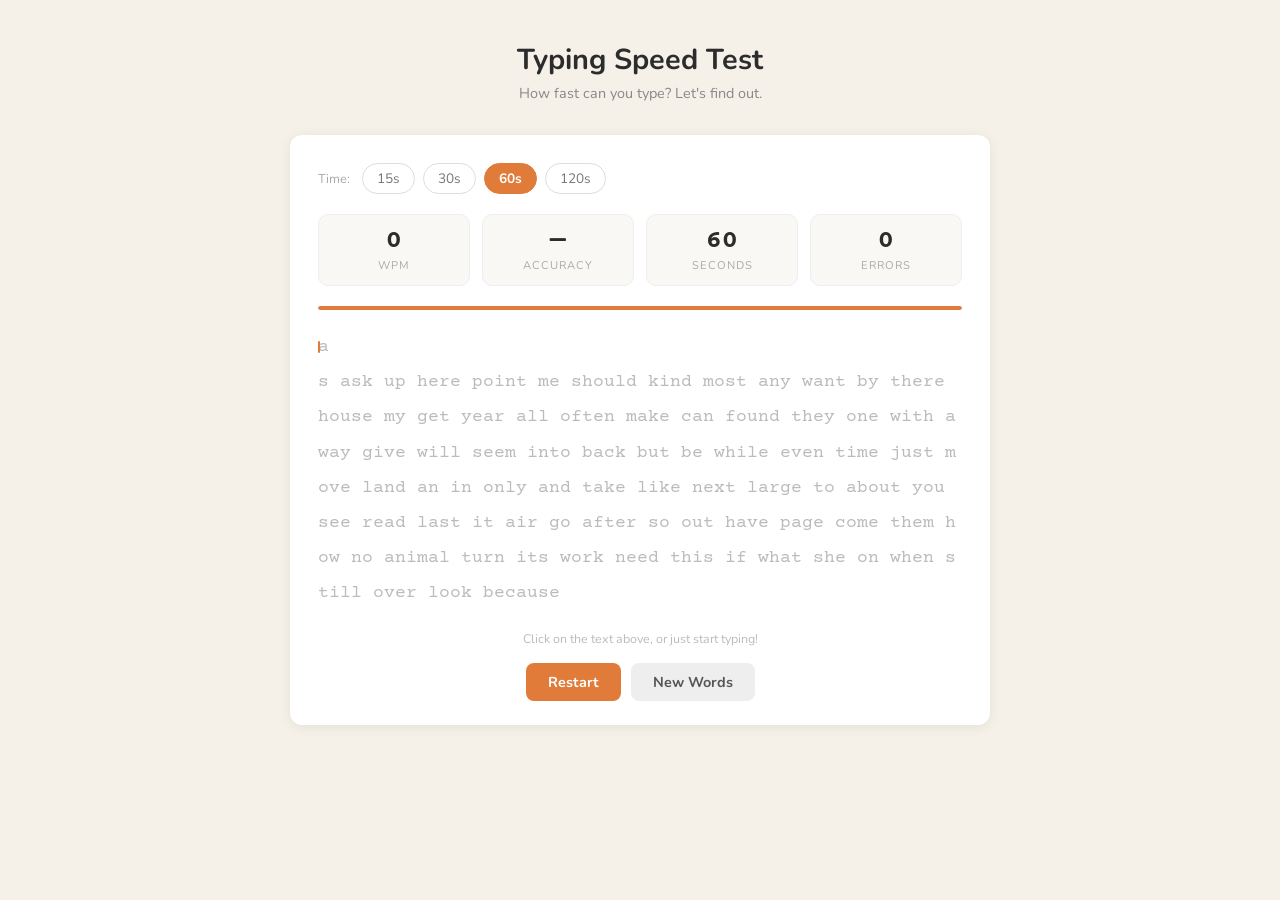
==== index.html @ c7211c8d "Rename type.html to index.html" ====
<!DOCTYPE html>
<html lang="en">
<head>
  <meta charset="UTF-8" />
  <meta name="viewport" content="width=device-width, initial-scale=1.0" />
  <title>Typing Speed Test</title>
  <link href="https://fonts.googleapis.com/css2?family=Nunito:wght@400;600;700&family=Courier+Prime:wght@400;700&display=swap" rel="stylesheet" />
  <style>
    * {
      box-sizing: border-box;
      margin: 0;
      padding: 0;
    }

    body {
      background-color: #f5f0e8;
      font-family: 'Nunito', sans-serif;
      color: #333;
      min-height: 100vh;
      display: flex;
      flex-direction: column;
      align-items: center;
      padding: 40px 16px;
    }

    h1 {
      font-size: 1.8rem;
      font-weight: 700;
      color: #2c2c2c;                                                                                      
      margin-bottom: 4px;            
    }

    .subtitle {
      font-size: 0.9rem;
      color: #888;
      margin-bottom: 32px;
    }

    .main-box {
      background: #fff;
      border-radius: 12px;
      padding: 28px 28px 24px;
      width: 100%;
      max-width: 700px;
      box-shadow: 0 2px 12px rgba(0,0,0,0.07);
    }

    /* Time mode buttons */
    .time-options {
      display: flex;
      gap: 8px;
      margin-bottom: 20px;
      flex-wrap: wrap;
    }

    .time-options span {
      font-size: 0.8rem;
      color: #aaa;
      align-self: center;
      margin-right: 4px;
    }

    .time-btn {
      padding: 5px 14px;
      border-radius: 20px;
      border: 1.5px solid #ddd;
      background: transparent;
      color: #777;
      font-family: 'Nunito', sans-serif;
      font-size: 0.85rem;
      cursor: pointer;
      transition: all 0.15s;
    }

    .time-btn:hover {
      border-color: #e07b39;
      color: #e07b39;
    }

    .time-btn.active {
      background: #e07b39;
      border-color: #e07b39;
      color: white;
      font-weight: 700;
    }

    /* Timer bar */
    .timer-track {
      height: 4px;
      background: #eee;
      border-radius: 4px;
      margin-bottom: 20px;
      overflow: hidden;
    }

    .timer-fill {
      height: 100%;
      background: #e07b39;
      border-radius: 4px;
      width: 100%;
      transition: width 1s linear;
    }

    /* Text display */
    .text-area {
      font-family: 'Courier Prime', monospace;
      font-size: 1.1rem;
      line-height: 2;
      color: #bbb;
      min-height: 100px;
      margin-bottom: 18px;
      user-select: none;
      word-break: break-word;
      cursor: text;
    }

    .text-area .ch {
      position: relative;
    }

    .text-area .ch.correct {
      color: #333;
    }

    .text-area .ch.wrong {
      color: #e74c3c;
      background: #fdecea;
      border-radius: 2px;
    }

    .text-area .ch.active::after {
      content: '';
      position: absolute;
      left: 0;
      top: 4px;
      bottom: 4px;
      width: 2px;
      background: #e07b39;
      border-radius: 2px;
      animation: blink 0.9s step-end infinite;
    }

    @keyframes blink {
      0%, 100% { opacity: 1; }
      50% { opacity: 0; }
    }

    /* Hidden input trick */
    #ghost {
      position: absolute;
      opacity: 0;
      pointer-events: none;
      width: 1px;
      height: 1px;
    }

    /* Stats row */
    .stats-row {
      display: flex;
      gap: 12px;
      margin-bottom: 20px;
      flex-wrap: wrap;
    }

    .stat-box {
      flex: 1;
      min-width: 80px;
      background: #faf8f4;
      border: 1.5px solid #eee;
      border-radius: 10px;
      padding: 12px 10px;
      text-align: center;
    }

    .stat-num {
      font-size: 1.6rem;
      font-weight: 700;
      color: #2c2c2c;
      font-family: 'Courier Prime', monospace;
    }

    .stat-name {
      font-size: 0.7rem;
      color: #aaa;
      text-transform: uppercase;
      letter-spacing: 1px;
      margin-top: 2px;
    }

    /* Hint text */
    .hint {
      font-size: 0.78rem;
      color: #bbb;
      text-align: center;
      margin-bottom: 16px;
      transition: opacity 0.3s;
    }

    .hint.gone { opacity: 0; }

    /* Buttons */
    .btn-row {
      display: flex;
      gap: 10px;
      justify-content: center;
    }

    .btn {
      padding: 9px 22px;
      border-radius: 8px;
      border: none;
      font-family: 'Nunito', sans-serif;
      font-size: 0.9rem;
      font-weight: 700;
      cursor: pointer;
      transition: opacity 0.15s, transform 0.1s;
    }

    .btn:hover { opacity: 0.88; }
    .btn:active { transform: scale(0.97); }

    .btn-orange {
      background: #e07b39;
      color: white;
    }

    .btn-gray {
      background: #eee;
      color: #555;
    }

    /* Result modal */
    .overlay {
      display: none;
      position: fixed;
      inset: 0;
      background: rgba(0,0,0,0.35);
      justify-content: center;
      align-items: center;
      z-index: 10;
    }

    .overlay.show {
      display: flex;
    }

    .result-card {
      background: white;
      border-radius: 14px;
      padding: 36px 32px;
      text-align: center;
      max-width: 380px;
      width: 90%;
      box-shadow: 0 8px 30px rgba(0,0,0,0.15);
      animation: popIn 0.3s ease;
    }

    @keyframes popIn {
      from { transform: scale(0.9); opacity: 0; }
      to   { transform: scale(1);   opacity: 1; }
    }

    .result-card h2 {
      font-size: 1rem;
      color: #aaa;
      font-weight: 600;
      margin-bottom: 6px;
    }

    .big-wpm {
      font-family: 'Courier Prime', monospace;
      font-size: 4.5rem;
      font-weight: 700;
      color: #e07b39;
      line-height: 1;
    }

    .wpm-label {
      font-size: 0.8rem;
      color: #bbb;
      margin-bottom: 20px;
    }

    .result-grid {
      display: grid;
      grid-template-columns: 1fr 1fr;
      gap: 10px;
      margin-bottom: 24px;
    }

    .rg-item {
      background: #faf8f4;
      border-radius: 8px;
      padding: 12px 8px;
    }

    .rg-val {
      font-family: 'Courier Prime', monospace;
      font-size: 1.4rem;
      font-weight: 700;
      color: #333;
    }

    .rg-label {
      font-size: 0.65rem;
      color: #bbb;
      text-transform: uppercase;
      letter-spacing: 1px;
    }

    .grade-text {
      font-size: 0.85rem;
      color: #888;
      margin-bottom: 20px;
    }

    .grade-text b { color: #e07b39; }

    .result-card .btn { width: 100%; }
  </style>
</head>
<body>

  <h1>Typing Speed Test</h1>
  <p class="subtitle">How fast can you type? Let's find out.</p>

  <div class="main-box">

    <!-- Time selector -->
    <div class="time-options">
      <span>Time:</span>
      <button class="time-btn" data-t="15">15s</button>
      <button class="time-btn" data-t="30">30s</button>
      <button class="time-btn active" data-t="60">60s</button>
      <button class="time-btn" data-t="120">120s</button>
    </div>

    <!-- Stats -->
    <div class="stats-row">
      <div class="stat-box">
        <div class="stat-num" id="sWpm">0</div>
        <div class="stat-name">WPM</div>
      </div>
      <div class="stat-box">
        <div class="stat-num" id="sAcc">—</div>
        <div class="stat-name">Accuracy</div>
      </div>
      <div class="stat-box">
        <div class="stat-num" id="sTime">60</div>
        <div class="stat-name">Seconds</div>
      </div>
      <div class="stat-box">
        <div class="stat-num" id="sErr">0</div>
        <div class="stat-name">Errors</div>
      </div>
    </div>

    <!-- Timer bar -->
    <div class="timer-track">
      <div class="timer-fill" id="timerFill"></div>
    </div>

    <!-- Text display -->
    <div class="text-area" id="textArea"></div>
    <input id="ghost" type="text" autocomplete="off" autocorrect="off" autocapitalize="off" spellcheck="false" />

    <!-- Hint -->
    <p class="hint" id="hint">Click on the text above, or just start typing!</p>

    <!-- Buttons -->
    <div class="btn-row">
      <button class="btn btn-orange" id="restartBtn">Restart</button>
      <button class="btn btn-gray" id="newBtn">New Words</button>
    </div>

  </div>

  <!-- Results -->
  <div class="overlay" id="overlay">
    <div class="result-card">
      <h2>Your result</h2>
      <div class="big-wpm" id="rWpm">0</div>
      <div class="wpm-label">words per minute</div>
      <p class="grade-text" id="rGrade"></p>
      <div class="result-grid">
        <div class="rg-item">
          <div class="rg-val" id="rAcc">—</div>
          <div class="rg-label">Accuracy</div>
        </div>
        <div class="rg-item">
          <div class="rg-val" id="rErr">0</div>
          <div class="rg-label">Errors</div>
        </div>
        <div class="rg-item">
          <div class="rg-val" id="rChars">0</div>
          <div class="rg-label">Chars typed</div>
        </div>
        <div class="rg-item">
          <div class="rg-val" id="rTime">60s</div>
          <div class="rg-label">Duration</div>
        </div>
      </div>
      <button class="btn btn-orange" id="retryBtn">Try Again</button>
    </div>
  </div>

  <script>
    const WORDS = [
      "the","be","to","of","and","a","in","that","have","it","for","not","on","with",
      "as","you","do","at","this","but","by","from","they","we","say","she","or","an",
      "will","my","one","all","would","there","their","what","so","up","out","if","about",
      "who","get","which","go","me","when","make","can","like","time","no","just","know",
      "take","people","into","year","your","good","some","could","them","see","other",
      "than","then","now","look","only","come","its","over","think","also","back","after",
      "use","how","our","work","first","well","way","even","new","want","because","any",
      "give","day","most","great","need","large","often","turn","here","ask","read","land",
      "home","move","try","kind","play","air","away","animal","house","point","page","still",
      "learn","should","world","while","last","next","seem","together","change","found","hi"
    ];

    // State
    let timeLimit = 60;
    let timeLeft  = 60;
    let timer     = null;
    let started   = false;
    let done      = false;
    let chars     = [];   // array of expected characters
    let pos       = 0;    // current cursor position
    let errors    = 0;
    let typed     = 0;

    // DOM refs
    const textArea   = document.getElementById('textArea');
    const ghost      = document.getElementById('ghost');
    const hint       = document.getElementById('hint');
    const overlay    = document.getElementById('overlay');
    const timerFill  = document.getElementById('timerFill');

    const sWpm  = document.getElementById('sWpm');
    const sAcc  = document.getElementById('sAcc');
    const sTime = document.getElementById('sTime');
    const sErr  = document.getElementById('sErr');

    const rWpm   = document.getElementById('rWpm');
    const rAcc   = document.getElementById('rAcc');
    const rErr   = document.getElementById('rErr');
    const rChars = document.getElementById('rChars');
    const rTime  = document.getElementById('rTime');
    const rGrade = document.getElementById('rGrade');

    // --- Helpers ---
    function shuffle(arr) {
      const a = [...arr];
      for (let i = a.length - 1; i > 0; i--) {
        const j = Math.floor(Math.random() * (i + 1));
        [a[i], a[j]] = [a[j], a[i]];
      }
      return a;
    }

    function makeText() {
      return shuffle(WORDS).slice(0, 80).join(' ');
    }

    function wpm() {
      const mins = (timeLimit - timeLeft) / 60;
      if (mins <= 0) return 0;
      return Math.max(0, Math.round(((typed - errors) / 5) / mins));
    }

    function acc() {
      if (typed === 0) return '—';
      return Math.max(0, Math.round(((typed - errors) / typed) * 100)) + '%';
    }

    function updateStats() {
      sWpm.textContent  = wpm();
      sAcc.textContent  = acc();
      sErr.textContent  = errors;
    }

    // --- Build display ---
    function buildDisplay(text) {
      chars = text.split('');
      pos   = 0;
      errors= 0;
      typed = 0;

      textArea.innerHTML = chars.map((c, i) =>
        `<span class="ch" data-i="${i}">${c === ' ' ? '&nbsp;' : c}</span>`
      ).join('');

      span(0).classList.add('active');
    }

    function span(i) {
      return textArea.querySelector(`[data-i="${i}"]`);
    }

    // --- Timer ---
    function startTimer() {
      timer = setInterval(() => {
        timeLeft--;
        sTime.textContent = timeLeft;
        timerFill.style.width = (timeLeft / timeLimit * 100) + '%';
        updateStats();
        if (timeLeft <= 0) finish();
      }, 1000);
    }

    // --- Finish ---
    function finish() {
      clearInterval(timer);
      done = true;
      ghost.blur();

      const w = wpm();
      const a = acc();

      rWpm.textContent   = w;
      rAcc.textContent   = a;
      rErr.textContent   = errors;
      rChars.textContent = typed;
      rTime.textContent  = timeLimit + 's';

      let msg;
      if      (w >= 100) msg = '<b>Incredible!</b> You\'re a speed demon. 🔥';
      else if (w >= 70)  msg = '<b>Excellent!</b> Way above average. ⚡';
      else if (w >= 50)  msg = '<b>Good job!</b> Better than most people. 👍';
      else if (w >= 30)  msg = '<b>Not bad!</b> Keep practicing! 🙂';
      else               msg = '<b>Keep going!</b> Practice makes perfect. 💪';

      rGrade.innerHTML = msg;
      overlay.classList.add('show');
    }

    // --- Reset ---
    function reset() {
      clearInterval(timer);
      started = false;
      done    = false;
      timeLeft = timeLimit;

      sTime.textContent = timeLimit;
      sWpm.textContent  = '0';
      sAcc.textContent  = '—';
      sErr.textContent  = '0';
      timerFill.style.transition = 'none';
      timerFill.style.width = '100%';
      setTimeout(() => { timerFill.style.transition = 'width 1s linear'; }, 50);

      ghost.value = '';
      overlay.classList.remove('show');
      hint.classList.remove('gone');

      buildDisplay(makeText());
    }

    // --- Input ---
    // Focus ghost when clicking on text area
    textArea.addEventListener('click', () => ghost.focus());

    // Also allow starting by pressing any key on the page
    document.addEventListener('keydown', (e) => {
      if (done) return;
      if (e.key === 'Tab') { e.preventDefault(); reset(); return; }
      if (!started && e.key.length === 1) ghost.focus();
    });

    ghost.addEventListener('focus', () => {
      // no-op, just keeping focus
    });

    ghost.addEventListener('keydown', (e) => {
      if (done) return;

      // Tab restarts
      if (e.key === 'Tab') { e.preventDefault(); reset(); return; }

      // Start timer on first real keystroke
      if (!started && e.key.length === 1) {
        started = true;
        hint.classList.add('gone');
        startTimer();
      }

      if (e.key === 'Backspace') {
        e.preventDefault();
        if (pos > 0) {
          const prev = span(pos);
          if (prev) prev.classList.remove('active');
          pos--;
          const cur = span(pos);
          cur.classList.remove('correct', 'wrong');
          cur.classList.add('active');
        }
        ghost.value = '';
        return;
      }
    });

    ghost.addEventListener('input', () => {
      if (done || !started) return;

      const val = ghost.value;
      if (!val) return;
      const ch = val[val.length - 1];
      ghost.value = '';

      if (pos >= chars.length) return;

      const cur = span(pos);
      cur.classList.remove('active');

      if (ch === chars[pos]) {
        cur.classList.add('correct');
      } else {
        cur.classList.add('wrong');
        errors++;
      }

      typed++;
      pos++;

      if (pos >= chars.length) {
        // ran out — load fresh text silently
        buildDisplay(makeText());
      } else {
        const next = span(pos);
        next.classList.add('active');
        next.scrollIntoView({ block: 'nearest', behavior: 'smooth' });
      }

      updateStats();
    });

    // Enter key after done = retry
    document.addEventListener('keydown', (e) => {
      if (done && e.key === 'Enter') reset();
    });

    // Time buttons
    document.querySelectorAll('.time-btn').forEach(btn => {
      btn.addEventListener('click', () => {
        document.querySelectorAll('.time-btn').forEach(b => b.classList.remove('active'));
        btn.classList.add('active');
        timeLimit = parseInt(btn.dataset.t);
        reset();
      });
    });

    document.getElementById('restartBtn').addEventListener('click', reset);
    document.getElementById('newBtn').addEventListener('click', reset);
    document.getElementById('retryBtn').addEventListener('click', reset);

    // Init
    reset();
  </script>
</body>
</html>
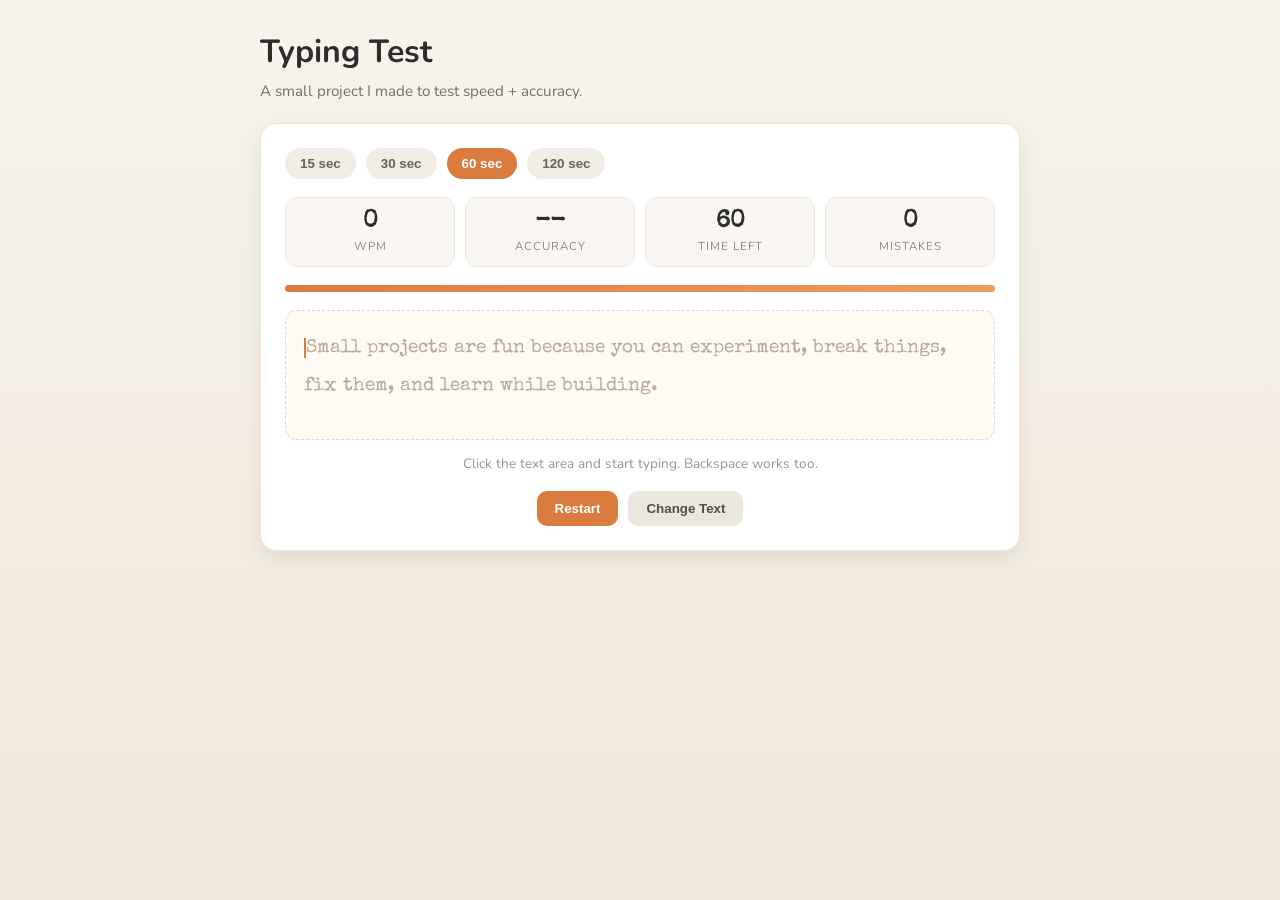
==== commit d0008188: "Rename type.html to index.html" ====
--- a/index.html
+++ b/index.html
@@ -3,281 +3,226 @@
 <head>
   <meta charset="UTF-8" />
   <meta name="viewport" content="width=device-width, initial-scale=1.0" />
-  <title>Typing Speed Test</title>
-  <link href="https://fonts.googleapis.com/css2?family=Nunito:wght@400;600;700&family=Courier+Prime:wght@400;700&display=swap" rel="stylesheet" />
+  <title>My Typing Test</title>
+  <link href="https://fonts.googleapis.com/css2?family=Nunito:wght@400;600;700&family=Special+Elite&display=swap" rel="stylesheet">
   <style>
     * {
       box-sizing: border-box;
+    }
+
+    body {
       margin: 0;
-      padding: 0;
-    }
-
-    body {
-      background-color: #f5f0e8;
       font-family: 'Nunito', sans-serif;
-      color: #333;
+      background: linear-gradient(180deg, #f8f4ec, #efe7da);
+      color: #2d2d2d;
+      display: flex;
+      justify-content: center;
+      padding: 30px 15px;
       min-height: 100vh;
+    }
+
+    .wrap {
+      width: 100%;
+      max-width: 760px;
+    }
+
+    h1 {
+      margin: 0;
+      font-size: 2rem;
+    }
+
+    .top-text {
+      margin-top: 8px;
+      margin-bottom: 22px;
+      color: #6f6f6f;
+      font-size: 0.95rem;
+    }
+
+    .card {
+      background: white;
+      border-radius: 16px;
+      padding: 24px;
+      box-shadow: 0 8px 25px rgba(0,0,0,0.08);
+      border: 1px solid #eee4d6;
+    }
+
+    .row {
       display: flex;
-      flex-direction: column;
-      align-items: center;
-      padding: 40px 16px;
-    }
-
-    h1 {
-      font-size: 1.8rem;
+      gap: 10px;
+      flex-wrap: wrap;
+      margin-bottom: 18px;
+    }
+
+    .mode-btn {
+      border: none;
+      padding: 8px 15px;
+      border-radius: 999px;
+      cursor: pointer;
+      background: #f2ede4;
+      color: #6b6255;
       font-weight: 700;
-      color: #2c2c2c;                                                                                      
-      margin-bottom: 4px;            
-    }
-
-    .subtitle {
-      font-size: 0.9rem;
-      color: #888;
-      margin-bottom: 32px;
-    }
-
-    .main-box {
-      background: #fff;
+    }
+
+    .mode-btn.active {
+      background: #db7c3f;
+      color: white;
+    }
+
+    .stats {
+      display: grid;
+      grid-template-columns: repeat(4, 1fr);
+      gap: 10px;
+      margin-bottom: 18px;
+    }
+
+    .stat {
+      background: #faf7f2;
+      border: 1px solid #eee5da;
       border-radius: 12px;
-      padding: 28px 28px 24px;
+      padding: 12px 10px;
+      text-align: center;
+    }
+
+    .stat .num {
+      font-size: 1.5rem;
+      font-weight: 700;
+      font-family: 'Special Elite', monospace;
+    }
+
+    .stat .label {
+      font-size: 0.72rem;
+      color: #908778;
+      text-transform: uppercase;
+      letter-spacing: 1px;
+      margin-top: 4px;
+    }
+
+    .bar {
       width: 100%;
-      max-width: 700px;
-      box-shadow: 0 2px 12px rgba(0,0,0,0.07);
-    }
-
-    /* Time mode buttons */
-    .time-options {
+      height: 7px;
+      background: #eee7dc;
+      border-radius: 999px;
+      overflow: hidden;
+      margin-bottom: 18px;
+    }
+
+    .bar-inner {
+      width: 100%;
+      height: 100%;
+      background: linear-gradient(90deg, #db7c3f, #ef9b60);
+      transition: width 1s linear;
+    }
+
+    .text-box {
+      background: #fffaf3;
+      border: 1px dashed #e3d8c8;
+      border-radius: 12px;
+      padding: 18px;
+      min-height: 130px;
+      font-size: 1.2rem;
+      line-height: 2;
+      font-family: 'Special Elite', monospace;
+      color: #b6aa98;
+      cursor: text;
+      user-select: none;
+    }
+
+    .char.correct {
+      color: #2d2d2d;
+    }
+
+    .char.wrong {
+      color: #c0392b;
+      background: #ffe3df;
+      border-radius: 3px;
+    }
+
+    .char.current {
+      border-left: 2px solid #db7c3f;
+      animation: blink 1s steps(1) infinite;
+    }
+
+    @keyframes blink {
+      50% { border-color: transparent; }
+    }
+
+    .small-note {
+      text-align: center;
+      color: #9d9488;
+      font-size: 0.85rem;
+      margin: 14px 0 18px;
+    }
+
+    .controls {
       display: flex;
-      gap: 8px;
-      margin-bottom: 20px;
+      gap: 10px;
+      justify-content: center;
       flex-wrap: wrap;
     }
 
-    .time-options span {
-      font-size: 0.8rem;
-      color: #aaa;
-      align-self: center;
-      margin-right: 4px;
-    }
-
-    .time-btn {
-      padding: 5px 14px;
-      border-radius: 20px;
-      border: 1.5px solid #ddd;
-      background: transparent;
-      color: #777;
-      font-family: 'Nunito', sans-serif;
-      font-size: 0.85rem;
+    button.action {
+      border: none;
+      padding: 10px 18px;
+      border-radius: 10px;
+      font-weight: 700;
       cursor: pointer;
-      transition: all 0.15s;
-    }
-
-    .time-btn:hover {
-      border-color: #e07b39;
-      color: #e07b39;
-    }
-
-    .time-btn.active {
-      background: #e07b39;
-      border-color: #e07b39;
+    }
+
+    .primary {
+      background: #db7c3f;
       color: white;
-      font-weight: 700;
-    }
-
-    /* Timer bar */
-    .timer-track {
-      height: 4px;
-      background: #eee;
-      border-radius: 4px;
-      margin-bottom: 20px;
-      overflow: hidden;
-    }
-
-    .timer-fill {
-      height: 100%;
-      background: #e07b39;
-      border-radius: 4px;
-      width: 100%;
-      transition: width 1s linear;
-    }
-
-    /* Text display */
-    .text-area {
-      font-family: 'Courier Prime', monospace;
-      font-size: 1.1rem;
-      line-height: 2;
-      color: #bbb;
-      min-height: 100px;
-      margin-bottom: 18px;
-      user-select: none;
-      word-break: break-word;
-      cursor: text;
-    }
-
-    .text-area .ch {
-      position: relative;
-    }
-
-    .text-area .ch.correct {
-      color: #333;
-    }
-
-    .text-area .ch.wrong {
-      color: #e74c3c;
-      background: #fdecea;
-      border-radius: 2px;
-    }
-
-    .text-area .ch.active::after {
-      content: '';
-      position: absolute;
-      left: 0;
-      top: 4px;
-      bottom: 4px;
-      width: 2px;
-      background: #e07b39;
-      border-radius: 2px;
-      animation: blink 0.9s step-end infinite;
-    }
-
-    @keyframes blink {
-      0%, 100% { opacity: 1; }
-      50% { opacity: 0; }
-    }
-
-    /* Hidden input trick */
-    #ghost {
+    }
+
+    .secondary {
+      background: #ece7de;
+      color: #554d44;
+    }
+
+    #hiddenInput {
       position: absolute;
       opacity: 0;
       pointer-events: none;
-      width: 1px;
-      height: 1px;
-    }
-
-    /* Stats row */
-    .stats-row {
-      display: flex;
-      gap: 12px;
-      margin-bottom: 20px;
-      flex-wrap: wrap;
-    }
-
-    .stat-box {
-      flex: 1;
-      min-width: 80px;
-      background: #faf8f4;
-      border: 1.5px solid #eee;
-      border-radius: 10px;
-      padding: 12px 10px;
-      text-align: center;
-    }
-
-    .stat-num {
-      font-size: 1.6rem;
-      font-weight: 700;
-      color: #2c2c2c;
-      font-family: 'Courier Prime', monospace;
-    }
-
-    .stat-name {
-      font-size: 0.7rem;
-      color: #aaa;
-      text-transform: uppercase;
-      letter-spacing: 1px;
-      margin-top: 2px;
-    }
-
-    /* Hint text */
-    .hint {
-      font-size: 0.78rem;
-      color: #bbb;
-      text-align: center;
-      margin-bottom: 16px;
-      transition: opacity 0.3s;
-    }
-
-    .hint.gone { opacity: 0; }
-
-    /* Buttons */
-    .btn-row {
-      display: flex;
-      gap: 10px;
-      justify-content: center;
-    }
-
-    .btn {
-      padding: 9px 22px;
-      border-radius: 8px;
-      border: none;
-      font-family: 'Nunito', sans-serif;
-      font-size: 0.9rem;
-      font-weight: 700;
-      cursor: pointer;
-      transition: opacity 0.15s, transform 0.1s;
-    }
-
-    .btn:hover { opacity: 0.88; }
-    .btn:active { transform: scale(0.97); }
-
-    .btn-orange {
-      background: #e07b39;
-      color: white;
-    }
-
-    .btn-gray {
-      background: #eee;
-      color: #555;
-    }
-
-    /* Result modal */
-    .overlay {
-      display: none;
+    }
+
+    .popup {
       position: fixed;
       inset: 0;
-      background: rgba(0,0,0,0.35);
+      background: rgba(0,0,0,0.32);
+      display: none;
       justify-content: center;
       align-items: center;
-      z-index: 10;
-    }
-
-    .overlay.show {
+      padding: 20px;
+    }
+
+    .popup.show {
       display: flex;
     }
 
-    .result-card {
+    .popup-card {
       background: white;
-      border-radius: 14px;
-      padding: 36px 32px;
+      width: 100%;
+      max-width: 390px;
+      border-radius: 16px;
+      padding: 28px;
       text-align: center;
-      max-width: 380px;
-      width: 90%;
-      box-shadow: 0 8px 30px rgba(0,0,0,0.15);
-      animation: popIn 0.3s ease;
-    }
-
-    @keyframes popIn {
-      from { transform: scale(0.9); opacity: 0; }
-      to   { transform: scale(1);   opacity: 1; }
-    }
-
-    .result-card h2 {
+      box-shadow: 0 12px 35px rgba(0,0,0,0.18);
+    }
+
+    .popup-card h2 {
+      margin-top: 0;
+      color: #8e8478;
       font-size: 1rem;
-      color: #aaa;
-      font-weight: 600;
-      margin-bottom: 6px;
-    }
-
-    .big-wpm {
-      font-family: 'Courier Prime', monospace;
-      font-size: 4.5rem;
-      font-weight: 700;
-      color: #e07b39;
-      line-height: 1;
-    }
-
-    .wpm-label {
-      font-size: 0.8rem;
-      color: #bbb;
+    }
+
+    .big-score {
+      font-size: 4rem;
+      color: #db7c3f;
+      font-family: 'Special Elite', monospace;
+      margin: 10px 0 0;
+    }
+
+    .result-mini {
+      color: #8d8579;
       margin-bottom: 20px;
     }
 
@@ -285,376 +230,335 @@
       display: grid;
       grid-template-columns: 1fr 1fr;
       gap: 10px;
-      margin-bottom: 24px;
-    }
-
-    .rg-item {
-      background: #faf8f4;
-      border-radius: 8px;
-      padding: 12px 8px;
-    }
-
-    .rg-val {
-      font-family: 'Courier Prime', monospace;
-      font-size: 1.4rem;
-      font-weight: 700;
-      color: #333;
-    }
-
-    .rg-label {
-      font-size: 0.65rem;
-      color: #bbb;
+      margin-bottom: 18px;
+    }
+
+    .mini {
+      background: #faf7f2;
+      border-radius: 10px;
+      padding: 12px;
+    }
+
+    .mini strong {
+      display: block;
+      font-size: 1.2rem;
+    }
+
+    .mini span {
+      font-size: 0.72rem;
+      color: #968d80;
       text-transform: uppercase;
       letter-spacing: 1px;
     }
 
-    .grade-text {
-      font-size: 0.85rem;
-      color: #888;
-      margin-bottom: 20px;
-    }
-
-    .grade-text b { color: #e07b39; }
-
-    .result-card .btn { width: 100%; }
+    @media (max-width: 640px) {
+      .stats {
+        grid-template-columns: repeat(2, 1fr);
+      }
+
+      .text-box {
+        font-size: 1rem;
+      }
+    }
   </style>
 </head>
 <body>
-
-  <h1>Typing Speed Test</h1>
-  <p class="subtitle">How fast can you type? Let's find out.</p>
-
-  <div class="main-box">
-
-    <!-- Time selector -->
-    <div class="time-options">
-      <span>Time:</span>
-      <button class="time-btn" data-t="15">15s</button>
-      <button class="time-btn" data-t="30">30s</button>
-      <button class="time-btn active" data-t="60">60s</button>
-      <button class="time-btn" data-t="120">120s</button>
-    </div>
-
-    <!-- Stats -->
-    <div class="stats-row">
-      <div class="stat-box">
-        <div class="stat-num" id="sWpm">0</div>
-        <div class="stat-name">WPM</div>
+  <div class="wrap">
+    <h1>Typing Test</h1>
+    <div class="top-text">A small project I made to test speed + accuracy.</div>
+
+    <div class="card">
+      <div class="row">
+        <button class="mode-btn" data-time="15">15 sec</button>
+        <button class="mode-btn" data-time="30">30 sec</button>
+        <button class="mode-btn active" data-time="60">60 sec</button>
+        <button class="mode-btn" data-time="120">120 sec</button>
       </div>
-      <div class="stat-box">
-        <div class="stat-num" id="sAcc">—</div>
-        <div class="stat-name">Accuracy</div>
+
+      <div class="stats">
+        <div class="stat">
+          <div class="num" id="liveWpm">0</div>
+          <div class="label">WPM</div>
+        </div>
+        <div class="stat">
+          <div class="num" id="liveAcc">--</div>
+          <div class="label">Accuracy</div>
+        </div>
+        <div class="stat">
+          <div class="num" id="liveTime">60</div>
+          <div class="label">Time Left</div>
+        </div>
+        <div class="stat">
+          <div class="num" id="liveMistakes">0</div>
+          <div class="label">Mistakes</div>
+        </div>
       </div>
-      <div class="stat-box">
-        <div class="stat-num" id="sTime">60</div>
-        <div class="stat-name">Seconds</div>
+
+      <div class="bar">
+        <div class="bar-inner" id="timeBar"></div>
       </div>
-      <div class="stat-box">
-        <div class="stat-num" id="sErr">0</div>
-        <div class="stat-name">Errors</div>
+
+      <div class="text-box" id="quoteBox"></div>
+      <input id="hiddenInput" type="text" autocomplete="off" spellcheck="false">
+
+      <div class="small-note" id="helperText">Click the text area and start typing. Backspace works too.</div>
+
+      <div class="controls">
+        <button class="action primary" id="restart">Restart</button>
+        <button class="action secondary" id="newText">Change Text</button>
       </div>
     </div>
-
-    <!-- Timer bar -->
-    <div class="timer-track">
-      <div class="timer-fill" id="timerFill"></div>
-    </div>
-
-    <!-- Text display -->
-    <div class="text-area" id="textArea"></div>
-    <input id="ghost" type="text" autocomplete="off" autocorrect="off" autocapitalize="off" spellcheck="false" />
-
-    <!-- Hint -->
-    <p class="hint" id="hint">Click on the text above, or just start typing!</p>
-
-    <!-- Buttons -->
-    <div class="btn-row">
-      <button class="btn btn-orange" id="restartBtn">Restart</button>
-      <button class="btn btn-gray" id="newBtn">New Words</button>
-    </div>
-
   </div>
 
-  <!-- Results -->
-  <div class="overlay" id="overlay">
-    <div class="result-card">
-      <h2>Your result</h2>
-      <div class="big-wpm" id="rWpm">0</div>
-      <div class="wpm-label">words per minute</div>
-      <p class="grade-text" id="rGrade"></p>
+  <div class="popup" id="resultPopup">
+    <div class="popup-card">
+      <h2>Finished</h2>
+      <div class="big-score" id="finalWpm">0</div>
+      <div class="result-mini">words per minute</div>
+
+      <div id="finalMessage" style="margin-bottom:18px;color:#6f675d;"></div>
+
       <div class="result-grid">
-        <div class="rg-item">
-          <div class="rg-val" id="rAcc">—</div>
-          <div class="rg-label">Accuracy</div>
-        </div>
-        <div class="rg-item">
-          <div class="rg-val" id="rErr">0</div>
-          <div class="rg-label">Errors</div>
-        </div>
-        <div class="rg-item">
-          <div class="rg-val" id="rChars">0</div>
-          <div class="rg-label">Chars typed</div>
-        </div>
-        <div class="rg-item">
-          <div class="rg-val" id="rTime">60s</div>
-          <div class="rg-label">Duration</div>
+        <div class="mini">
+          <strong id="finalAcc">--</strong>
+          <span>Accuracy</span>
+        </div>
+        <div class="mini">
+          <strong id="finalMistakes">0</strong>
+          <span>Mistakes</span>
+        </div>
+        <div class="mini">
+          <strong id="finalChars">0</strong>
+          <span>Typed</span>
+        </div>
+        <div class="mini">
+          <strong id="finalDuration">60s</strong>
+          <span>Duration</span>
         </div>
       </div>
-      <button class="btn btn-orange" id="retryBtn">Try Again</button>
+
+      <button class="action primary" id="playAgain" style="width:100%;">Try Again</button>
     </div>
   </div>
 
   <script>
-    const WORDS = [
-      "the","be","to","of","and","a","in","that","have","it","for","not","on","with",
-      "as","you","do","at","this","but","by","from","they","we","say","she","or","an",
-      "will","my","one","all","would","there","their","what","so","up","out","if","about",
-      "who","get","which","go","me","when","make","can","like","time","no","just","know",
-      "take","people","into","year","your","good","some","could","them","see","other",
-      "than","then","now","look","only","come","its","over","think","also","back","after",
-      "use","how","our","work","first","well","way","even","new","want","because","any",
-      "give","day","most","great","need","large","often","turn","here","ask","read","land",
-      "home","move","try","kind","play","air","away","animal","house","point","page","still",
-      "learn","should","world","while","last","next","seem","together","change","found","hi"
+    // I used full sentences instead of random words because it feels less robotic
+    const SAMPLE_TEXTS = [
+      "Typing fast is cool, but typing accurately is what actually saves time in the long run.",
+      "Small projects are fun because you can experiment, break things, fix them, and learn while building.",
+      "Some days your fingers move like lightning, and other days the keyboard wins. That is normal.",
+      "Practice does not need to be dramatic. Ten focused minutes every day is already enough to improve.",
+      "I made this test to check typing speed, but also because building interactive stuff is oddly satisfying.",
+      "Clean design is nice, but a project also needs personality or it starts looking like template soup."
     ];
 
-    // State
-    let timeLimit = 60;
-    let timeLeft  = 60;
-    let timer     = null;
-    let started   = false;
-    let done      = false;
-    let chars     = [];   // array of expected characters
-    let pos       = 0;    // current cursor position
-    let errors    = 0;
-    let typed     = 0;
-
-    // DOM refs
-    const textArea   = document.getElementById('textArea');
-    const ghost      = document.getElementById('ghost');
-    const hint       = document.getElementById('hint');
-    const overlay    = document.getElementById('overlay');
-    const timerFill  = document.getElementById('timerFill');
-
-    const sWpm  = document.getElementById('sWpm');
-    const sAcc  = document.getElementById('sAcc');
-    const sTime = document.getElementById('sTime');
-    const sErr  = document.getElementById('sErr');
-
-    const rWpm   = document.getElementById('rWpm');
-    const rAcc   = document.getElementById('rAcc');
-    const rErr   = document.getElementById('rErr');
-    const rChars = document.getElementById('rChars');
-    const rTime  = document.getElementById('rTime');
-    const rGrade = document.getElementById('rGrade');
-
-    // --- Helpers ---
-    function shuffle(arr) {
-      const a = [...arr];
-      for (let i = a.length - 1; i > 0; i--) {
-        const j = Math.floor(Math.random() * (i + 1));
-        [a[i], a[j]] = [a[j], a[i]];
-      }
-      return a;
-    }
-
-    function makeText() {
-      return shuffle(WORDS).slice(0, 80).join(' ');
-    }
-
-    function wpm() {
-      const mins = (timeLimit - timeLeft) / 60;
-      if (mins <= 0) return 0;
-      return Math.max(0, Math.round(((typed - errors) / 5) / mins));
-    }
-
-    function acc() {
-      if (typed === 0) return '—';
-      return Math.max(0, Math.round(((typed - errors) / typed) * 100)) + '%';
-    }
-
-    function updateStats() {
-      sWpm.textContent  = wpm();
-      sAcc.textContent  = acc();
-      sErr.textContent  = errors;
-    }
-
-    // --- Build display ---
-    function buildDisplay(text) {
-      chars = text.split('');
-      pos   = 0;
-      errors= 0;
-      typed = 0;
-
-      textArea.innerHTML = chars.map((c, i) =>
-        `<span class="ch" data-i="${i}">${c === ' ' ? '&nbsp;' : c}</span>`
-      ).join('');
-
-      span(0).classList.add('active');
-    }
-
-    function span(i) {
-      return textArea.querySelector(`[data-i="${i}"]`);
-    }
-
-    // --- Timer ---
-    function startTimer() {
+    const quoteBox = document.getElementById("quoteBox");
+    const hiddenInput = document.getElementById("hiddenInput");
+    const helperText = document.getElementById("helperText");
+    const timeBar = document.getElementById("timeBar");
+
+    const liveWpm = document.getElementById("liveWpm");
+    const liveAcc = document.getElementById("liveAcc");
+    const liveTime = document.getElementById("liveTime");
+    const liveMistakes = document.getElementById("liveMistakes");
+
+    const resultPopup = document.getElementById("resultPopup");
+    const finalWpm = document.getElementById("finalWpm");
+    const finalAcc = document.getElementById("finalAcc");
+    const finalMistakes = document.getElementById("finalMistakes");
+    const finalChars = document.getElementById("finalChars");
+    const finalDuration = document.getElementById("finalDuration");
+    const finalMessage = document.getElementById("finalMessage");
+
+    let currentText = "";
+    let currentIndex = 0;
+    let totalTyped = 0;
+    let mistakes = 0;
+    let hasStarted = false;
+    let finished = false;
+    let timer = null;
+    let selectedTime = 60;
+    let timeLeft = 60;
+
+    function pickText() {
+      const randomIndex = Math.floor(Math.random() * SAMPLE_TEXTS.length);
+      return SAMPLE_TEXTS[randomIndex];
+    }
+
+    function renderText(text) {
+      quoteBox.innerHTML = "";
+      currentText = text;
+      currentIndex = 0;
+      totalTyped = 0;
+      mistakes = 0;
+
+      for (let i = 0; i < text.length; i++) {
+        const span = document.createElement("span");
+        span.textContent = text[i];
+        span.classList.add("char");
+        if (i === 0) span.classList.add("current");
+        quoteBox.appendChild(span);
+      }
+
+      updateLiveStats();
+    }
+
+    function updateLiveStats() {
+      liveMistakes.textContent = mistakes;
+      liveTime.textContent = timeLeft;
+      liveAcc.textContent = totalTyped === 0 ? "--" : Math.max(0, Math.round(((totalTyped - mistakes) / totalTyped) * 100)) + "%";
+      liveWpm.textContent = calculateWpm();
+    }
+
+    function calculateWpm() {
+      const usedSeconds = selectedTime - timeLeft;
+      if (usedSeconds <= 0) return 0;
+      return Math.max(0, Math.round(((totalTyped - mistakes) / 5) / (usedSeconds / 60)));
+    }
+
+    function startGame() {
       timer = setInterval(() => {
         timeLeft--;
-        sTime.textContent = timeLeft;
-        timerFill.style.width = (timeLeft / timeLimit * 100) + '%';
-        updateStats();
-        if (timeLeft <= 0) finish();
+        updateLiveStats();
+        timeBar.style.width = (timeLeft / selectedTime) * 100 + "%";
+
+        if (timeLeft <= 0) {
+          endGame();
+        }
       }, 1000);
     }
 
-    // --- Finish ---
-    function finish() {
+    function endGame() {
       clearInterval(timer);
-      done = true;
-      ghost.blur();
-
-      const w = wpm();
-      const a = acc();
-
-      rWpm.textContent   = w;
-      rAcc.textContent   = a;
-      rErr.textContent   = errors;
-      rChars.textContent = typed;
-      rTime.textContent  = timeLimit + 's';
-
-      let msg;
-      if      (w >= 100) msg = '<b>Incredible!</b> You\'re a speed demon. 🔥';
-      else if (w >= 70)  msg = '<b>Excellent!</b> Way above average. ⚡';
-      else if (w >= 50)  msg = '<b>Good job!</b> Better than most people. 👍';
-      else if (w >= 30)  msg = '<b>Not bad!</b> Keep practicing! 🙂';
-      else               msg = '<b>Keep going!</b> Practice makes perfect. 💪';
-
-      rGrade.innerHTML = msg;
-      overlay.classList.add('show');
-    }
-
-    // --- Reset ---
-    function reset() {
+      finished = true;
+      hiddenInput.blur();
+
+      const speed = calculateWpm();
+      const accuracy = totalTyped === 0 ? "--" : Math.max(0, Math.round(((totalTyped - mistakes) / totalTyped) * 100)) + "%";
+
+      finalWpm.textContent = speed;
+      finalAcc.textContent = accuracy;
+      finalMistakes.textContent = mistakes;
+      finalChars.textContent = totalTyped;
+      finalDuration.textContent = selectedTime + "s";
+
+      let message = "";
+      if (speed >= 90) {
+        message = "That was ridiculously fast. Keyboard did not survive.";
+      } else if (speed >= 65) {
+        message = "Very strong result. Properly above average.";
+      } else if (speed >= 40) {
+        message = "Solid. You have decent speed already.";
+      } else {
+        message = "Not bad. More practice and this climbs quickly.";
+      }
+
+      finalMessage.textContent = message;
+      resultPopup.classList.add("show");
+    }
+
+    function resetGame(useNewText = false) {
       clearInterval(timer);
-      started = false;
-      done    = false;
-      timeLeft = timeLimit;
-
-      sTime.textContent = timeLimit;
-      sWpm.textContent  = '0';
-      sAcc.textContent  = '—';
-      sErr.textContent  = '0';
-      timerFill.style.transition = 'none';
-      timerFill.style.width = '100%';
-      setTimeout(() => { timerFill.style.transition = 'width 1s linear'; }, 50);
-
-      ghost.value = '';
-      overlay.classList.remove('show');
-      hint.classList.remove('gone');
-
-      buildDisplay(makeText());
-    }
-
-    // --- Input ---
-    // Focus ghost when clicking on text area
-    textArea.addEventListener('click', () => ghost.focus());
-
-    // Also allow starting by pressing any key on the page
-    document.addEventListener('keydown', (e) => {
-      if (done) return;
-      if (e.key === 'Tab') { e.preventDefault(); reset(); return; }
-      if (!started && e.key.length === 1) ghost.focus();
+      hasStarted = false;
+      finished = false;
+      timeLeft = selectedTime;
+      hiddenInput.value = "";
+      helperText.textContent = "Click the text area and start typing. Backspace works too.";
+      resultPopup.classList.remove("show");
+      timeBar.style.transition = "none";
+      timeBar.style.width = "100%";
+
+      setTimeout(() => {
+        timeBar.style.transition = "width 1s linear";
+      }, 30);
+
+      renderText(useNewText ? pickText() : currentText || pickText());
+      updateLiveStats();
+    }
+
+    quoteBox.addEventListener("click", () => {
+      hiddenInput.focus();
     });
 
-    ghost.addEventListener('focus', () => {
-      // no-op, just keeping focus
+    document.addEventListener("keydown", (e) => {
+      if (finished && e.key === "Enter") {
+        resetGame(false);
+        return;
+      }
+
+      if (!hasStarted && e.key.length === 1) {
+        hiddenInput.focus();
+      }
     });
 
-    ghost.addEventListener('keydown', (e) => {
-      if (done) return;
-
-      // Tab restarts
-      if (e.key === 'Tab') { e.preventDefault(); reset(); return; }
-
-      // Start timer on first real keystroke
-      if (!started && e.key.length === 1) {
-        started = true;
-        hint.classList.add('gone');
-        startTimer();
-      }
-
-      if (e.key === 'Backspace') {
+    hiddenInput.addEventListener("keydown", (e) => {
+      if (finished) return;
+
+      if (!hasStarted && e.key.length === 1) {
+        hasStarted = true;
+        helperText.textContent = "Game in progress...";
+        startGame();
+      }
+
+      if (e.key === "Backspace") {
         e.preventDefault();
-        if (pos > 0) {
-          const prev = span(pos);
-          if (prev) prev.classList.remove('active');
-          pos--;
-          const cur = span(pos);
-          cur.classList.remove('correct', 'wrong');
-          cur.classList.add('active');
+
+        if (currentIndex > 0) {
+          const chars = quoteBox.querySelectorAll(".char");
+          chars[currentIndex].classList.remove("current");
+          currentIndex--;
+          chars[currentIndex].classList.remove("correct", "wrong");
+          chars[currentIndex].classList.add("current");
         }
-        ghost.value = '';
-        return;
+
+        hiddenInput.value = "";
       }
     });
 
-    ghost.addEventListener('input', () => {
-      if (done || !started) return;
-
-      const val = ghost.value;
-      if (!val) return;
-      const ch = val[val.length - 1];
-      ghost.value = '';
-
-      if (pos >= chars.length) return;
-
-      const cur = span(pos);
-      cur.classList.remove('active');
-
-      if (ch === chars[pos]) {
-        cur.classList.add('correct');
+    hiddenInput.addEventListener("input", () => {
+      if (!hasStarted || finished) return;
+
+      const typedChar = hiddenInput.value.slice(-1);
+      hiddenInput.value = "";
+
+      const chars = quoteBox.querySelectorAll(".char");
+      if (currentIndex >= chars.length) return;
+
+      chars[currentIndex].classList.remove("current");
+
+      if (typedChar === currentText[currentIndex]) {
+        chars[currentIndex].classList.add("correct");
       } else {
-        cur.classList.add('wrong');
-        errors++;
-      }
-
-      typed++;
-      pos++;
-
-      if (pos >= chars.length) {
-        // ran out — load fresh text silently
-        buildDisplay(makeText());
+        chars[currentIndex].classList.add("wrong");
+        mistakes++;
+      }
+
+      totalTyped++;
+      currentIndex++;
+
+      if (currentIndex >= chars.length) {
+        renderText(pickText());
       } else {
-        const next = span(pos);
-        next.classList.add('active');
-        next.scrollIntoView({ block: 'nearest', behavior: 'smooth' });
-      }
-
-      updateStats();
+        chars[currentIndex].classList.add("current");
+      }
+
+      updateLiveStats();
     });
 
-    // Enter key after done = retry
-    document.addEventListener('keydown', (e) => {
-      if (done && e.key === 'Enter') reset();
-    });
-
-    // Time buttons
-    document.querySelectorAll('.time-btn').forEach(btn => {
-      btn.addEventListener('click', () => {
-        document.querySelectorAll('.time-btn').forEach(b => b.classList.remove('active'));
-        btn.classList.add('active');
-        timeLimit = parseInt(btn.dataset.t);
-        reset();
+    document.querySelectorAll(".mode-btn").forEach(btn => {
+      btn.addEventListener("click", () => {
+        document.querySelectorAll(".mode-btn").forEach(b => b.classList.remove("active"));
+        btn.classList.add("active");
+        selectedTime = Number(btn.dataset.time);
+        resetGame(true);
       });
     });
 
-    document.getElementById('restartBtn').addEventListener('click', reset);
-    document.getElementById('newBtn').addEventListener('click', reset);
-    document.getElementById('retryBtn').addEventListener('click', reset);
-
-    // Init
-    reset();
+    document.getElementById("restart").addEventListener("click", () => resetGame(false));
+    document.getElementById("newText").addEventListener("click", () => resetGame(true));
+    document.getElementById("playAgain").addEventListener("click", () => resetGame(true));
+
+    resetGame(true);
   </script>
 </body>
 </html>
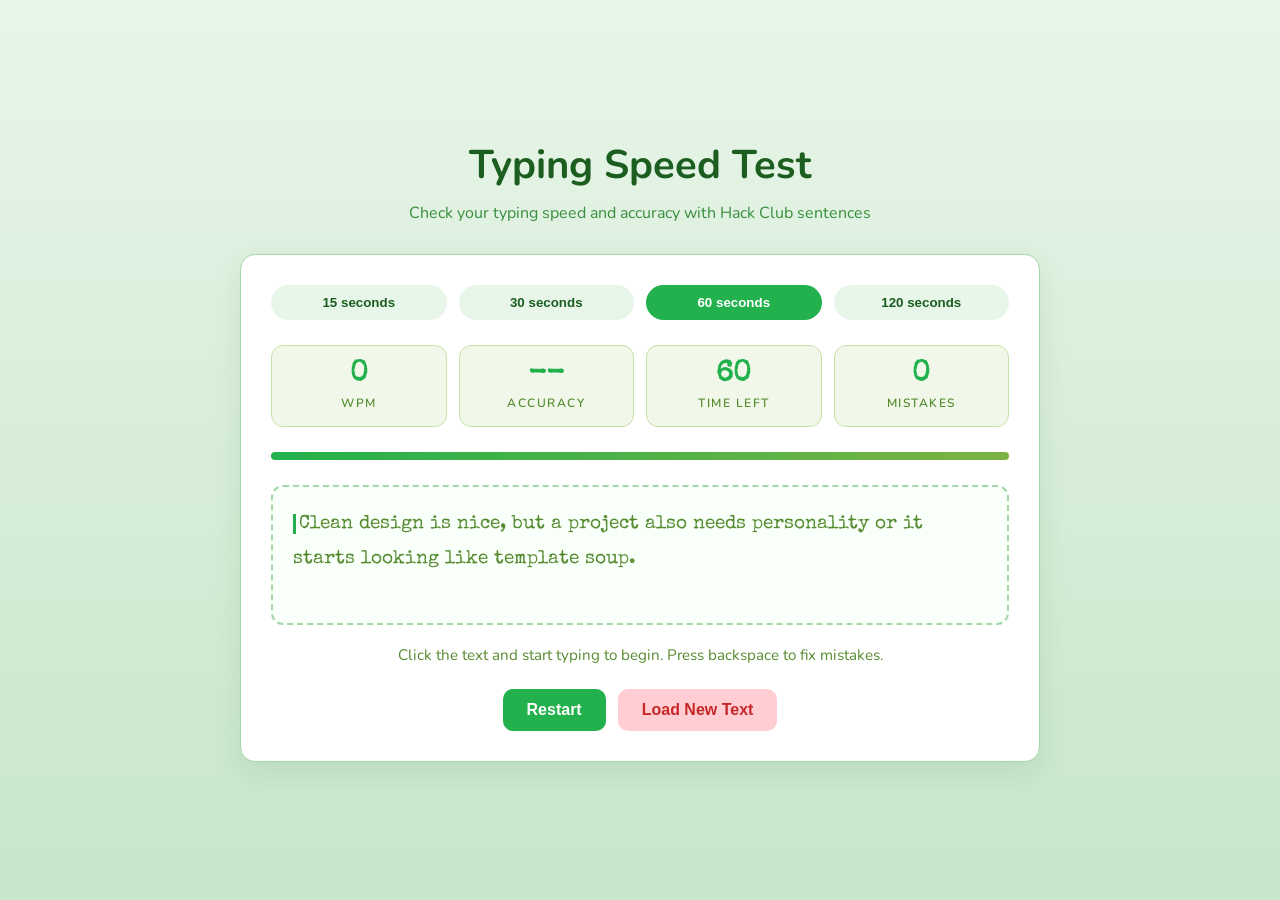
==== commit 20c748c4: "Add files via upload" ====
--- a/index.html
+++ b/index.html
@@ -1,564 +1,89 @@
 <!DOCTYPE html>
 <html lang="en">
 <head>
-  <meta charset="UTF-8" />
-  <meta name="viewport" content="width=device-width, initial-scale=1.0" />
-  <title>My Typing Test</title>
+  <meta charset="UTF-8">
+  <meta name="viewport" content="width=device-width, initial-scale=1.0">
+  <title>Typing Test</title>
   <link href="https://fonts.googleapis.com/css2?family=Nunito:wght@400;600;700&family=Special+Elite&display=swap" rel="stylesheet">
-  <style>
-    * {
-      box-sizing: border-box;
-    }
-
-    body {
-      margin: 0;
-      font-family: 'Nunito', sans-serif;
-      background: linear-gradient(180deg, #f8f4ec, #efe7da);
-      color: #2d2d2d;
-      display: flex;
-      justify-content: center;
-      padding: 30px 15px;
-      min-height: 100vh;
-    }
-
-    .wrap {
-      width: 100%;
-      max-width: 760px;
-    }
-
-    h1 {
-      margin: 0;
-      font-size: 2rem;
-    }
-
-    .top-text {
-      margin-top: 8px;
-      margin-bottom: 22px;
-      color: #6f6f6f;
-      font-size: 0.95rem;
-    }
-
-    .card {
-      background: white;
-      border-radius: 16px;
-      padding: 24px;
-      box-shadow: 0 8px 25px rgba(0,0,0,0.08);
-      border: 1px solid #eee4d6;
-    }
-
-    .row {
-      display: flex;
-      gap: 10px;
-      flex-wrap: wrap;
-      margin-bottom: 18px;
-    }
-
-    .mode-btn {
-      border: none;
-      padding: 8px 15px;
-      border-radius: 999px;
-      cursor: pointer;
-      background: #f2ede4;
-      color: #6b6255;
-      font-weight: 700;
-    }
-
-    .mode-btn.active {
-      background: #db7c3f;
-      color: white;
-    }
-
-    .stats {
-      display: grid;
-      grid-template-columns: repeat(4, 1fr);
-      gap: 10px;
-      margin-bottom: 18px;
-    }
-
-    .stat {
-      background: #faf7f2;
-      border: 1px solid #eee5da;
-      border-radius: 12px;
-      padding: 12px 10px;
-      text-align: center;
-    }
-
-    .stat .num {
-      font-size: 1.5rem;
-      font-weight: 700;
-      font-family: 'Special Elite', monospace;
-    }
-
-    .stat .label {
-      font-size: 0.72rem;
-      color: #908778;
-      text-transform: uppercase;
-      letter-spacing: 1px;
-      margin-top: 4px;
-    }
-
-    .bar {
-      width: 100%;
-      height: 7px;
-      background: #eee7dc;
-      border-radius: 999px;
-      overflow: hidden;
-      margin-bottom: 18px;
-    }
-
-    .bar-inner {
-      width: 100%;
-      height: 100%;
-      background: linear-gradient(90deg, #db7c3f, #ef9b60);
-      transition: width 1s linear;
-    }
-
-    .text-box {
-      background: #fffaf3;
-      border: 1px dashed #e3d8c8;
-      border-radius: 12px;
-      padding: 18px;
-      min-height: 130px;
-      font-size: 1.2rem;
-      line-height: 2;
-      font-family: 'Special Elite', monospace;
-      color: #b6aa98;
-      cursor: text;
-      user-select: none;
-    }
-
-    .char.correct {
-      color: #2d2d2d;
-    }
-
-    .char.wrong {
-      color: #c0392b;
-      background: #ffe3df;
-      border-radius: 3px;
-    }
-
-    .char.current {
-      border-left: 2px solid #db7c3f;
-      animation: blink 1s steps(1) infinite;
-    }
-
-    @keyframes blink {
-      50% { border-color: transparent; }
-    }
-
-    .small-note {
-      text-align: center;
-      color: #9d9488;
-      font-size: 0.85rem;
-      margin: 14px 0 18px;
-    }
-
-    .controls {
-      display: flex;
-      gap: 10px;
-      justify-content: center;
-      flex-wrap: wrap;
-    }
-
-    button.action {
-      border: none;
-      padding: 10px 18px;
-      border-radius: 10px;
-      font-weight: 700;
-      cursor: pointer;
-    }
-
-    .primary {
-      background: #db7c3f;
-      color: white;
-    }
-
-    .secondary {
-      background: #ece7de;
-      color: #554d44;
-    }
-
-    #hiddenInput {
-      position: absolute;
-      opacity: 0;
-      pointer-events: none;
-    }
-
-    .popup {
-      position: fixed;
-      inset: 0;
-      background: rgba(0,0,0,0.32);
-      display: none;
-      justify-content: center;
-      align-items: center;
-      padding: 20px;
-    }
-
-    .popup.show {
-      display: flex;
-    }
-
-    .popup-card {
-      background: white;
-      width: 100%;
-      max-width: 390px;
-      border-radius: 16px;
-      padding: 28px;
-      text-align: center;
-      box-shadow: 0 12px 35px rgba(0,0,0,0.18);
-    }
-
-    .popup-card h2 {
-      margin-top: 0;
-      color: #8e8478;
-      font-size: 1rem;
-    }
-
-    .big-score {
-      font-size: 4rem;
-      color: #db7c3f;
-      font-family: 'Special Elite', monospace;
-      margin: 10px 0 0;
-    }
-
-    .result-mini {
-      color: #8d8579;
-      margin-bottom: 20px;
-    }
-
-    .result-grid {
-      display: grid;
-      grid-template-columns: 1fr 1fr;
-      gap: 10px;
-      margin-bottom: 18px;
-    }
-
-    .mini {
-      background: #faf7f2;
-      border-radius: 10px;
-      padding: 12px;
-    }
-
-    .mini strong {
-      display: block;
-      font-size: 1.2rem;
-    }
-
-    .mini span {
-      font-size: 0.72rem;
-      color: #968d80;
-      text-transform: uppercase;
-      letter-spacing: 1px;
-    }
-
-    @media (max-width: 640px) {
-      .stats {
-        grid-template-columns: repeat(2, 1fr);
-      }
-
-      .text-box {
-        font-size: 1rem;
-      }
-    }
-  </style>
+  <link rel="stylesheet" href="style.css">
 </head>
 <body>
-  <div class="wrap">
-    <h1>Typing Test</h1>
-    <div class="top-text">A small project I made to test speed + accuracy.</div>
+  <div class="main-container">
+    <h1>Typing Speed Test</h1>
+    <p class="description">Check your typing speed and accuracy with Hack Club sentences</p>
 
-    <div class="card">
-      <div class="row">
-        <button class="mode-btn" data-time="15">15 sec</button>
-        <button class="mode-btn" data-time="30">30 sec</button>
-        <button class="mode-btn active" data-time="60">60 sec</button>
-        <button class="mode-btn" data-time="120">120 sec</button>
+    <div class="game-container">
+      <div class="duration-options">
+        <button class="duration-button" data-seconds="15">15 seconds</button>
+        <button class="duration-button" data-seconds="30">30 seconds</button>
+        <button class="duration-button active" data-seconds="60">60 seconds</button>
+        <button class="duration-button" data-seconds="120">120 seconds</button>
       </div>
 
-      <div class="stats">
-        <div class="stat">
-          <div class="num" id="liveWpm">0</div>
-          <div class="label">WPM</div>
+      <div class="stats-area">
+        <div class="stat-box">
+          <div class="stat-number" id="wordsPerMinute">0</div>
+          <div class="stat-label">WPM</div>
         </div>
-        <div class="stat">
-          <div class="num" id="liveAcc">--</div>
-          <div class="label">Accuracy</div>
+        <div class="stat-box">
+          <div class="stat-number" id="percentAccuracy">--</div>
+          <div class="stat-label">Accuracy</div>
         </div>
-        <div class="stat">
-          <div class="num" id="liveTime">60</div>
-          <div class="label">Time Left</div>
+        <div class="stat-box">
+          <div class="stat-number" id="secondsRemaining">60</div>
+          <div class="stat-label">Time Left</div>
         </div>
-        <div class="stat">
-          <div class="num" id="liveMistakes">0</div>
-          <div class="label">Mistakes</div>
+        <div class="stat-box">
+          <div class="stat-number" id="mistakeCount">0</div>
+          <div class="stat-label">Mistakes</div>
         </div>
       </div>
 
-      <div class="bar">
-        <div class="bar-inner" id="timeBar"></div>
+      <div class="timer-bar">
+        <div class="timer-progress" id="timerFill"></div>
       </div>
 
-      <div class="text-box" id="quoteBox"></div>
-      <input id="hiddenInput" type="text" autocomplete="off" spellcheck="false">
+      <div class="text-container" id="sentenceDisplay"></div>
 
-      <div class="small-note" id="helperText">Click the text area and start typing. Backspace works too.</div>
+      <input id="userInput" type="text" autocomplete="off" spellcheck="false">
 
-      <div class="controls">
-        <button class="action primary" id="restart">Restart</button>
-        <button class="action secondary" id="newText">Change Text</button>
+      <div class="helper-text" id="statusMessage">Click the text and start typing to begin. Press backspace to fix mistakes.</div>
+
+      <div class="action-buttons">
+        <button class="action-button restart-button" id="restartButton">Restart</button>
+        <button class="action-button next-button" id="newTextButton">Load New Text</button>
       </div>
     </div>
   </div>
 
-  <div class="popup" id="resultPopup">
-    <div class="popup-card">
-      <h2>Finished</h2>
-      <div class="big-score" id="finalWpm">0</div>
-      <div class="result-mini">words per minute</div>
+  <div class="results-overlay" id="resultsWindow">
+    <div class="results-content">
+      <h2>Typing Test Finished!</h2>
+      <div class="your-score" id="displayedWPM">0</div>
+      <p class="score-unit">words per minute</p>
 
-      <div id="finalMessage" style="margin-bottom:18px;color:#6f675d;"></div>
+      <p class="performance-message" id="feedbackText"></p>
 
-      <div class="result-grid">
-        <div class="mini">
-          <strong id="finalAcc">--</strong>
+      <div class="results-breakdown">
+        <div class="result-detail">
+          <strong id="finalAccuracy">--</strong>
           <span>Accuracy</span>
         </div>
-        <div class="mini">
+        <div class="result-detail">
           <strong id="finalMistakes">0</strong>
           <span>Mistakes</span>
         </div>
-        <div class="mini">
-          <strong id="finalChars">0</strong>
-          <span>Typed</span>
+        <div class="result-detail">
+          <strong id="charactersTyped">0</strong>
+          <span>Characters Typed</span>
         </div>
-        <div class="mini">
-          <strong id="finalDuration">60s</strong>
-          <span>Duration</span>
+        <div class="result-detail">
+          <strong id="testDuration">60s</strong>
+          <span>Test Length</span>
         </div>
       </div>
 
-      <button class="action primary" id="playAgain" style="width:100%;">Try Again</button>
-    </div>
-  </div>
-
-  <script>
-    // I used full sentences instead of random words because it feels less robotic
-    const SAMPLE_TEXTS = [
-      "Typing fast is cool, but typing accurately is what actually saves time in the long run.",
-      "Small projects are fun because you can experiment, break things, fix them, and learn while building.",
-      "Some days your fingers move like lightning, and other days the keyboard wins. That is normal.",
-      "Practice does not need to be dramatic. Ten focused minutes every day is already enough to improve.",
-      "I made this test to check typing speed, but also because building interactive stuff is oddly satisfying.",
-      "Clean design is nice, but a project also needs personality or it starts looking like template soup."
-    ];
-
-    const quoteBox = document.getElementById("quoteBox");
-    const hiddenInput = document.getElementById("hiddenInput");
-    const helperText = document.getElementById("helperText");
-    const timeBar = document.getElementById("timeBar");
-
-    const liveWpm = document.getElementById("liveWpm");
-    const liveAcc = document.getElementById("liveAcc");
-    const liveTime = document.getElementById("liveTime");
-    const liveMistakes = document.getElementById("liveMistakes");
-
-    const resultPopup = document.getElementById("resultPopup");
-    const finalWpm = document.getElementById("finalWpm");
-    const finalAcc = document.getElementById("finalAcc");
-    const finalMistakes = document.getElementById("finalMistakes");
-    const finalChars = document.getElementById("finalChars");
-    const finalDuration = document.getElementById("finalDuration");
-    const finalMessage = document.getElementById("finalMessage");
-
-    let currentText = "";
-    let currentIndex = 0;
-    let totalTyped = 0;
-    let mistakes = 0;
-    let hasStarted = false;
-    let finished = false;
-    let timer = null;
-    let selectedTime = 60;
-    let timeLeft = 60;
-
-    function pickText() {
-      const randomIndex = Math.floor(Math.random() * SAMPLE_TEXTS.length);
-      return SAMPLE_TEXTS[randomIndex];
-    }
-
-    function renderText(text) {
-      quoteBox.innerHTML = "";
-      currentText = text;
-      currentIndex = 0;
-      totalTyped = 0;
-      mistakes = 0;
-
-      for (let i = 0; i < text.length; i++) {
-        const span = document.createElement("span");
-        span.textContent = text[i];
-        span.classList.add("char");
-        if (i === 0) span.classList.add("current");
-        quoteBox.appendChild(span);
-      }
-
-      updateLiveStats();
-    }
-
-    function updateLiveStats() {
-      liveMistakes.textContent = mistakes;
-      liveTime.textContent = timeLeft;
-      liveAcc.textContent = totalTyped === 0 ? "--" : Math.max(0, Math.round(((totalTyped - mistakes) / totalTyped) * 100)) + "%";
-      liveWpm.textContent = calculateWpm();
-    }
-
-    function calculateWpm() {
-      const usedSeconds = selectedTime - timeLeft;
-      if (usedSeconds <= 0) return 0;
-      return Math.max(0, Math.round(((totalTyped - mistakes) / 5) / (usedSeconds / 60)));
-    }
-
-    function startGame() {
-      timer = setInterval(() => {
-        timeLeft--;
-        updateLiveStats();
-        timeBar.style.width = (timeLeft / selectedTime) * 100 + "%";
-
-        if (timeLeft <= 0) {
-          endGame();
-        }
-      }, 1000);
-    }
-
-    function endGame() {
-      clearInterval(timer);
-      finished = true;
-      hiddenInput.blur();
-
-      const speed = calculateWpm();
-      const accuracy = totalTyped === 0 ? "--" : Math.max(0, Math.round(((totalTyped - mistakes) / totalTyped) * 100)) + "%";
-
-      finalWpm.textContent = speed;
-      finalAcc.textContent = accuracy;
-      finalMistakes.textContent = mistakes;
-      finalChars.textContent = totalTyped;
-      finalDuration.textContent = selectedTime + "s";
-
-      let message = "";
-      if (speed >= 90) {
-        message = "That was ridiculously fast. Keyboard did not survive.";
-      } else if (speed >= 65) {
-        message = "Very strong result. Properly above average.";
-      } else if (speed >= 40) {
-        message = "Solid. You have decent speed already.";
-      } else {
-        message = "Not bad. More practice and this climbs quickly.";
-      }
-
-      finalMessage.textContent = message;
-      resultPopup.classList.add("show");
-    }
-
-    function resetGame(useNewText = false) {
-      clearInterval(timer);
-      hasStarted = false;
-      finished = false;
-      timeLeft = selectedTime;
-      hiddenInput.value = "";
-      helperText.textContent = "Click the text area and start typing. Backspace works too.";
-      resultPopup.classList.remove("show");
-      timeBar.style.transition = "none";
-      timeBar.style.width = "100%";
-
-      setTimeout(() => {
-        timeBar.style.transition = "width 1s linear";
-      }, 30);
-
-      renderText(useNewText ? pickText() : currentText || pickText());
-      updateLiveStats();
-    }
-
-    quoteBox.addEventListener("click", () => {
-      hiddenInput.focus();
-    });
-
-    document.addEventListener("keydown", (e) => {
-      if (finished && e.key === "Enter") {
-        resetGame(false);
-        return;
-      }
-
-      if (!hasStarted && e.key.length === 1) {
-        hiddenInput.focus();
-      }
-    });
-
-    hiddenInput.addEventListener("keydown", (e) => {
-      if (finished) return;
-
-      if (!hasStarted && e.key.length === 1) {
-        hasStarted = true;
-        helperText.textContent = "Game in progress...";
-        startGame();
-      }
-
-      if (e.key === "Backspace") {
-        e.preventDefault();
-
-        if (currentIndex > 0) {
-          const chars = quoteBox.querySelectorAll(".char");
-          chars[currentIndex].classList.remove("current");
-          currentIndex--;
-          chars[currentIndex].classList.remove("correct", "wrong");
-          chars[currentIndex].classList.add("current");
-        }
-
-        hiddenInput.value = "";
-      }
-    });
-
-    hiddenInput.addEventListener("input", () => {
-      if (!hasStarted || finished) return;
-
-      const typedChar = hiddenInput.value.slice(-1);
-      hiddenInput.value = "";
-
-      const chars = quoteBox.querySelectorAll(".char");
-      if (currentIndex >= chars.length) return;
-
-      chars[currentIndex].classList.remove("current");
-
-      if (typedChar === currentText[currentIndex]) {
-        chars[currentIndex].classList.add("correct");
-      } else {
-        chars[currentIndex].classList.add("wrong");
-        mistakes++;
-      }
-
-      totalTyped++;
-      currentIndex++;
-
-      if (currentIndex >= chars.length) {
-        renderText(pickText());
-      } else {
-        chars[currentIndex].classList.add("current");
-      }
-
-      updateLiveStats();
-    });
-
-    document.querySelectorAll(".mode-btn").forEach(btn => {
-      btn.addEventListener("click", () => {
-        document.querySelectorAll(".mode-btn").forEach(b => b.classList.remove("active"));
-        btn.classList.add("active");
-        selectedTime = Number(btn.dataset.time);
-        resetGame(true);
-      });
-    });
-
-    document.getElementById("restart").addEventListener("click", () => resetGame(false));
-    document.getElementById("newText").addEventListener("click", () => resetGame(true));
-    document.getElementById("playAgain").addEventListener("click", () => resetGame(true));
-
-    resetGame(true);
-  </script>
+      <button class="action-button restart-button full-width" id="playAgainButton">Play Again</button>
+  <script src="script.js"></script>
 </body>
 </html>
--- a/style.css
+++ b/style.css
@@ -0,0 +1,333 @@
+* {
+  box-sizing: border-box;
+}
+
+html, body {
+  margin: 0;
+  padding: 0;
+}
+
+body {
+  font-family: 'Nunito', sans-serif;
+  background: linear-gradient(to bottom, #e8f5e9, #c8e6c9);
+  color: #1b5e20;
+  display: flex;
+  align-items: center;
+  justify-content: center;
+  min-height: 100vh;
+  padding: 20px;
+}
+
+.main-container {
+  width: 100%;
+  max-width: 800px;
+}
+
+h1 {
+  font-size: 2.5rem;
+  margin: 0 0 10px 0;
+  color: #1b5e20;
+  text-align: center;
+}
+
+.description {
+  text-align: center;
+  font-size: 1rem;
+  color: #388e3c;
+  margin: 0 0 30px 0;
+}
+
+.game-container {
+  background: white;
+  border-radius: 15px;
+  padding: 30px;
+  box-shadow: 0 10px 30px rgba(27, 94, 32, 0.1);
+  border: 1px solid #a5d6a7;
+}
+
+.duration-options {
+  display: flex;
+  gap: 12px;
+  margin-bottom: 25px;
+  flex-wrap: wrap;
+}
+
+.duration-button {
+  flex: 1;
+  min-width: 80px;
+  padding: 10px 15px;
+  border: none;
+  border-radius: 25px;
+  background: #e8f5e9;
+  color: #1b5e20;
+  font-weight: 600;
+  cursor: pointer;
+  transition: all 0.3s ease;
+}
+
+.duration-button:hover {
+  background: #c8e6c9;
+}
+
+.duration-button.active {
+  background: #22b14c;
+  color: white;
+}
+
+.stats-area {
+  display: grid;
+  grid-template-columns: repeat(4, 1fr);
+  gap: 12px;
+  margin-bottom: 25px;
+}
+
+.stat-box {
+  background: #f1f8e9;
+  border: 1px solid #c5e1a5;
+  border-radius: 12px;
+  padding: 15px;
+  text-align: center;
+}
+
+.stat-number {
+  font-size: 1.8rem;
+  font-weight: 700;
+  font-family: 'Special Elite', monospace;
+  color: #22b14c;
+  margin-bottom: 5px;
+}
+
+.stat-label {
+  font-size: 0.75rem;
+  color: #558b2f;
+  text-transform: uppercase;
+  letter-spacing: 1.5px;
+  font-weight: 600;
+}
+
+.timer-bar {
+  width: 100%;
+  height: 8px;
+  background: #c8e6c9;
+  border-radius: 10px;
+  overflow: hidden;
+  margin-bottom: 25px;
+}
+
+.timer-progress {
+  width: 100%;
+  height: 100%;
+  background: linear-gradient(to right, #22b14c, #7cb342);
+  transition: width 1s linear;
+}
+
+.text-container {
+  background: #f9fff9;
+  border: 2px dashed #a5d6a7;
+  border-radius: 12px;
+  padding: 20px;
+  min-height: 140px;
+  font-size: 1.2rem;
+  line-height: 1.8;
+  font-family: 'Special Elite', monospace;
+  color: #558b2f;
+  cursor: text;
+  user-select: none;
+  margin-bottom: 20px;
+}
+
+.character {
+  position: relative;
+  transition: all 0.1s ease;
+}
+
+.character.active {
+  border-left: 3px solid #22b14c;
+  padding-left: 3px;
+  animation: cursorFlash 1s steps(1) infinite;
+}
+
+.character.correct {
+  color: #1b5e20;
+  font-weight: 600;
+}
+
+.character.incorrect {
+  color: #d32f2f;
+  background: #ffebee;
+  border-radius: 3px;
+  padding: 2px 4px;
+}
+
+@keyframes cursorFlash {
+  0%, 49% { border-left-color: #22b14c; }
+  50%, 100% { border-left-color: transparent; }
+}
+
+#userInput {
+  position: absolute;
+  opacity: 0;
+  width: 1px;
+  height: 1px;
+  pointer-events: none;
+}
+
+.helper-text {
+  text-align: center;
+  font-size: 0.95rem;
+  color: #558b2f;
+  margin-bottom: 20px;
+  min-height: 1.5rem;
+}
+
+.action-buttons {
+  display: flex;
+  gap: 12px;
+  justify-content: center;
+  flex-wrap: wrap;
+}
+
+.action-button {
+  padding: 12px 24px;
+  border: none;
+  border-radius: 10px;
+  font-weight: 700;
+  font-size: 1rem;
+  cursor: pointer;
+  transition: all 0.3s ease;
+}
+
+.restart-button {
+  background: #22b14c;
+  color: white;
+}
+
+.restart-button:hover {
+  background: #1e9c41;
+}
+
+.next-button {
+  background: #ffcdd2;
+  color: #c62828;
+}
+
+.next-button:hover {
+  background: #ef9a9a;
+}
+
+.full-width {
+  width: 100%;
+}
+
+.results-overlay {
+  position: fixed;
+  top: 0;
+  left: 0;
+  right: 0;
+  bottom: 0;
+  background: rgba(27, 94, 32, 0.35);
+  display: none;
+  align-items: center;
+  justify-content: center;
+  padding: 20px;
+  z-index: 1000;
+}
+
+.results-overlay.show {
+  display: flex;
+}
+
+.results-content {
+  background: white;
+  border-radius: 15px;
+  padding: 35px;
+  text-align: center;
+  box-shadow: 0 15px 40px rgba(27, 94, 32, 0.25);
+  border: 1px solid #a5d6a7;
+  width: 100%;
+  max-width: 420px;
+}
+
+.results-content h2 {
+  margin: 0 0 20px 0;
+  font-size: 1.3rem;
+  color: #388e3c;
+}
+
+.your-score {
+  font-size: 4.5rem;
+  font-weight: 700;
+  color: #22b14c;
+  font-family: 'Special Elite', monospace;
+  margin: 15px 0;
+}
+
+.score-unit {
+  color: #558b2f;
+  font-size: 1rem;
+  margin: 0 0 20px 0;
+}
+
+.performance-message {
+  font-size: 1rem;
+  color: #388e3c;
+  margin: 20px 0;
+  line-height: 1.6;
+}
+
+.results-breakdown {
+  display: grid;
+  grid-template-columns: 1fr 1fr;
+  gap: 12px;
+  margin: 25px 0;
+}
+
+.result-detail {
+  background: #f1f8e9;
+  border: 1px solid #c5e1a5;
+  border-radius: 10px;
+  padding: 15px;
+}
+
+.result-detail strong {
+  display: block;
+  font-size: 1.4rem;
+  color: #22b14c;
+  margin-bottom: 5px;
+}
+
+.result-detail span {
+  display: block;
+  font-size: 0.8rem;
+  color: #558b2f;
+  text-transform: uppercase;
+  letter-spacing: 1px;
+  font-weight: 600;
+}
+
+@media (max-width: 768px) {
+  h1 {
+    font-size: 1.8rem;
+  }
+
+  .stats-area {
+    grid-template-columns: repeat(2, 1fr);
+  }
+
+  .text-container {
+    font-size: 1rem;
+    min-height: 100px;
+  }
+
+  .game-container {
+    padding: 20px;
+  }
+
+  .results-content {
+    padding: 25px;
+  }
+
+  .your-score {
+    font-size: 3.5rem;
+  }
+}
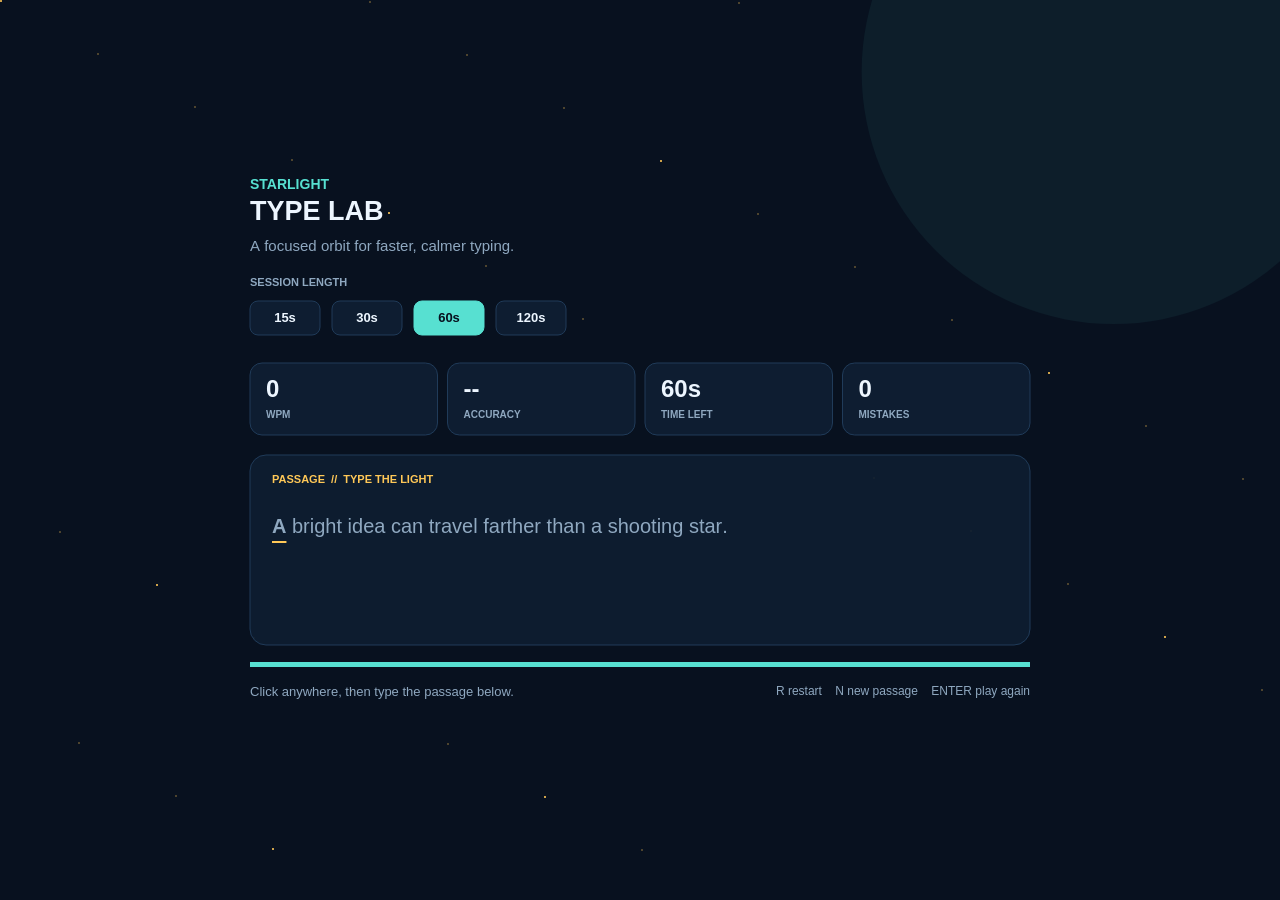
==== commit 6b0b6b84: "Add files via upload" ====
--- a/index.html
+++ b/index.html
@@ -3,87 +3,34 @@
 <head>
   <meta charset="UTF-8">
   <meta name="viewport" content="width=device-width, initial-scale=1.0">
-  <title>Typing Test</title>
-  <link href="https://fonts.googleapis.com/css2?family=Nunito:wght@400;600;700&family=Special+Elite&display=swap" rel="stylesheet">
-  <link rel="stylesheet" href="style.css">
+  <title>Starlight Type Lab</title>
+  <style>
+    :root {
+      color-scheme: dark;
+      font-family: "Trebuchet MS", sans-serif;
+      background: #08111f;
+    }
+
+    * { box-sizing: border-box; }
+
+    body {
+      margin: 0;
+      min-width: 320px;
+      min-height: 100vh;
+      overflow: hidden;
+      background: #08111f;
+    }
+    
+    canvas {
+      display: block;
+      width: 100vw;
+      height: 100vh;
+      cursor: text;
+    }
+  </style>
 </head>
 <body>
-  <div class="main-container">
-    <h1>Typing Speed Test</h1>
-    <p class="description">Check your typing speed and accuracy with Hack Club sentences</p>
-
-    <div class="game-container">
-      <div class="duration-options">
-        <button class="duration-button" data-seconds="15">15 seconds</button>
-        <button class="duration-button" data-seconds="30">30 seconds</button>
-        <button class="duration-button active" data-seconds="60">60 seconds</button>
-        <button class="duration-button" data-seconds="120">120 seconds</button>
-      </div>
-
-      <div class="stats-area">
-        <div class="stat-box">
-          <div class="stat-number" id="wordsPerMinute">0</div>
-          <div class="stat-label">WPM</div>
-        </div>
-        <div class="stat-box">
-          <div class="stat-number" id="percentAccuracy">--</div>
-          <div class="stat-label">Accuracy</div>
-        </div>
-        <div class="stat-box">
-          <div class="stat-number" id="secondsRemaining">60</div>
-          <div class="stat-label">Time Left</div>
-        </div>
-        <div class="stat-box">
-          <div class="stat-number" id="mistakeCount">0</div>
-          <div class="stat-label">Mistakes</div>
-        </div>
-      </div>
-
-      <div class="timer-bar">
-        <div class="timer-progress" id="timerFill"></div>
-      </div>
-
-      <div class="text-container" id="sentenceDisplay"></div>
-
-      <input id="userInput" type="text" autocomplete="off" spellcheck="false">
-
-      <div class="helper-text" id="statusMessage">Click the text and start typing to begin. Press backspace to fix mistakes.</div>
-
-      <div class="action-buttons">
-        <button class="action-button restart-button" id="restartButton">Restart</button>
-        <button class="action-button next-button" id="newTextButton">Load New Text</button>
-      </div>
-    </div>
-  </div>
-
-  <div class="results-overlay" id="resultsWindow">
-    <div class="results-content">
-      <h2>Typing Test Finished!</h2>
-      <div class="your-score" id="displayedWPM">0</div>
-      <p class="score-unit">words per minute</p>
-
-      <p class="performance-message" id="feedbackText"></p>
-
-      <div class="results-breakdown">
-        <div class="result-detail">
-          <strong id="finalAccuracy">--</strong>
-          <span>Accuracy</span>
-        </div>
-        <div class="result-detail">
-          <strong id="finalMistakes">0</strong>
-          <span>Mistakes</span>
-        </div>
-        <div class="result-detail">
-          <strong id="charactersTyped">0</strong>
-          <span>Characters Typed</span>
-        </div>
-        <div class="result-detail">
-          <strong id="testDuration">60s</strong>
-          <span>Test Length</span>
-        </div>
-      </div>
-
-      <button class="action-button restart-button full-width" id="playAgainButton">Play Again</button>
+  <canvas id="typeLab" aria-label="Starlight Type Lab typing game"></canvas>
   <script src="script.js"></script>
 </body>
 </html>
